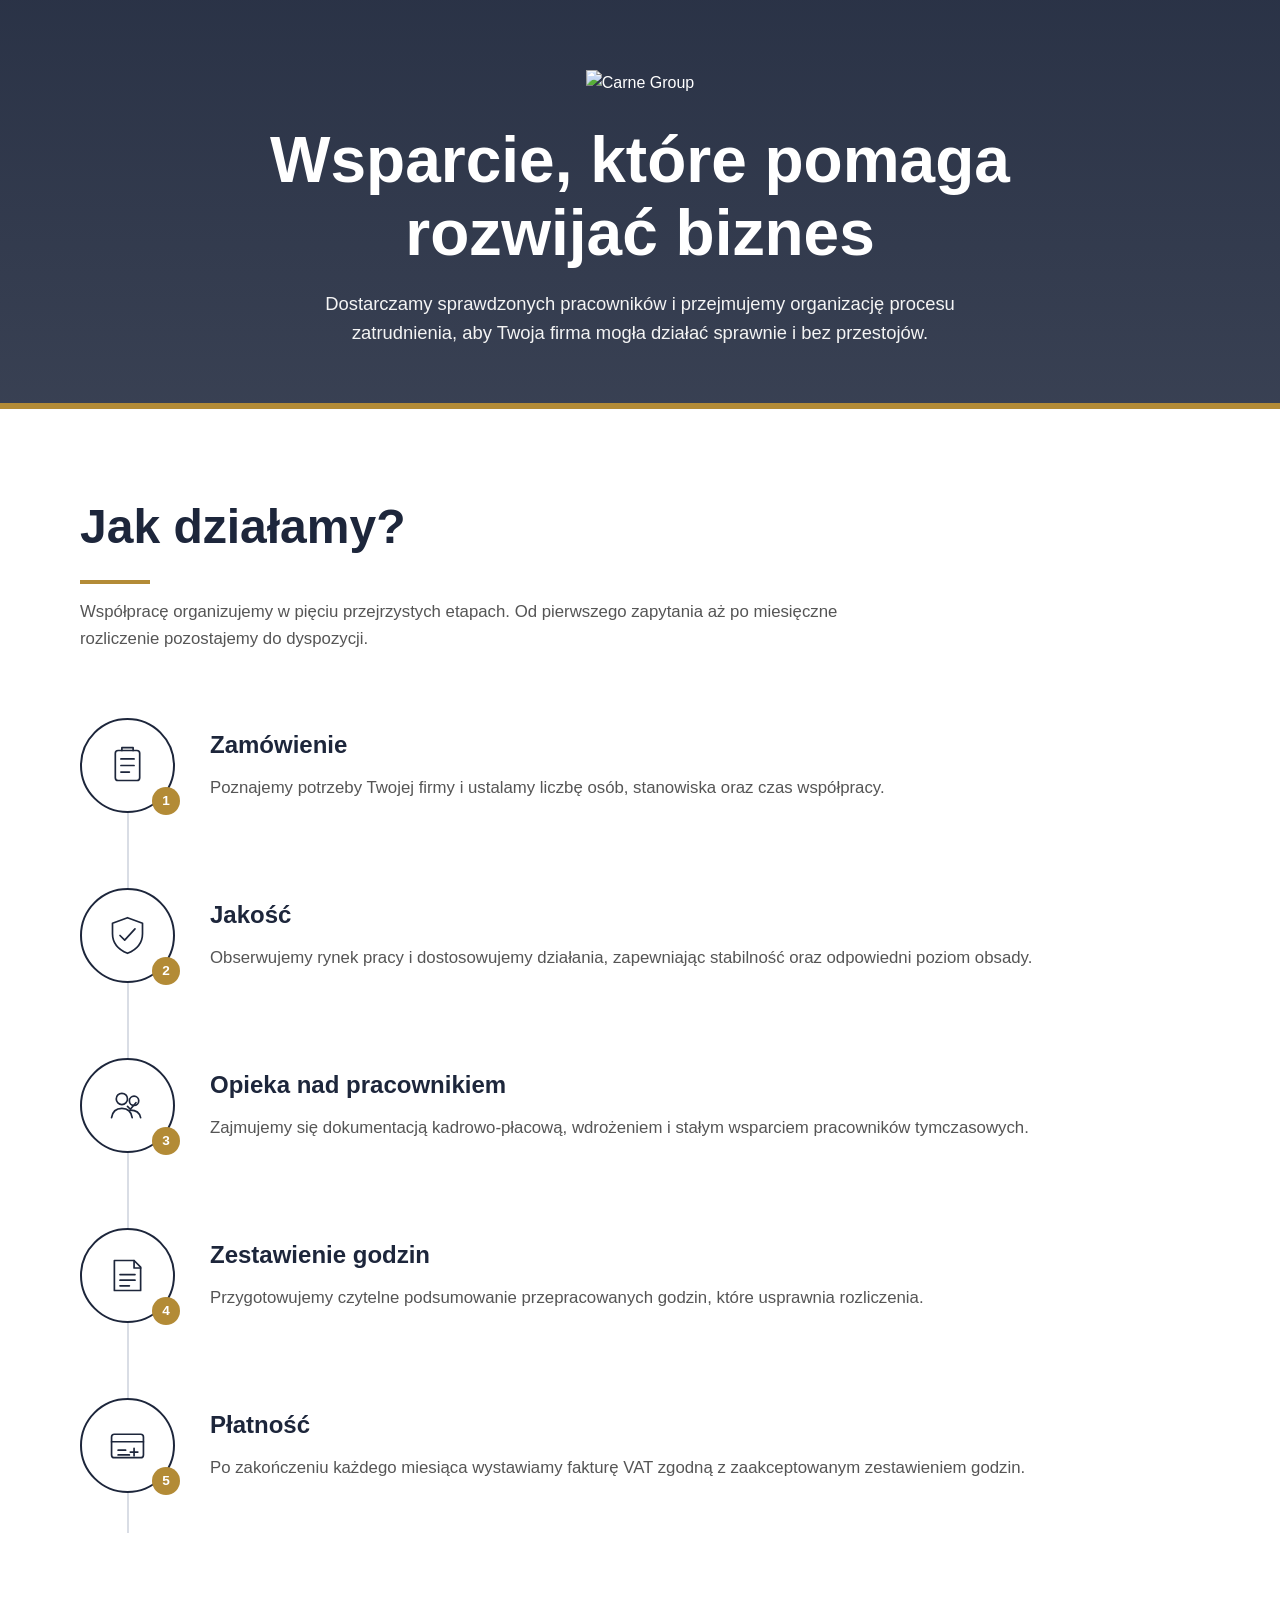
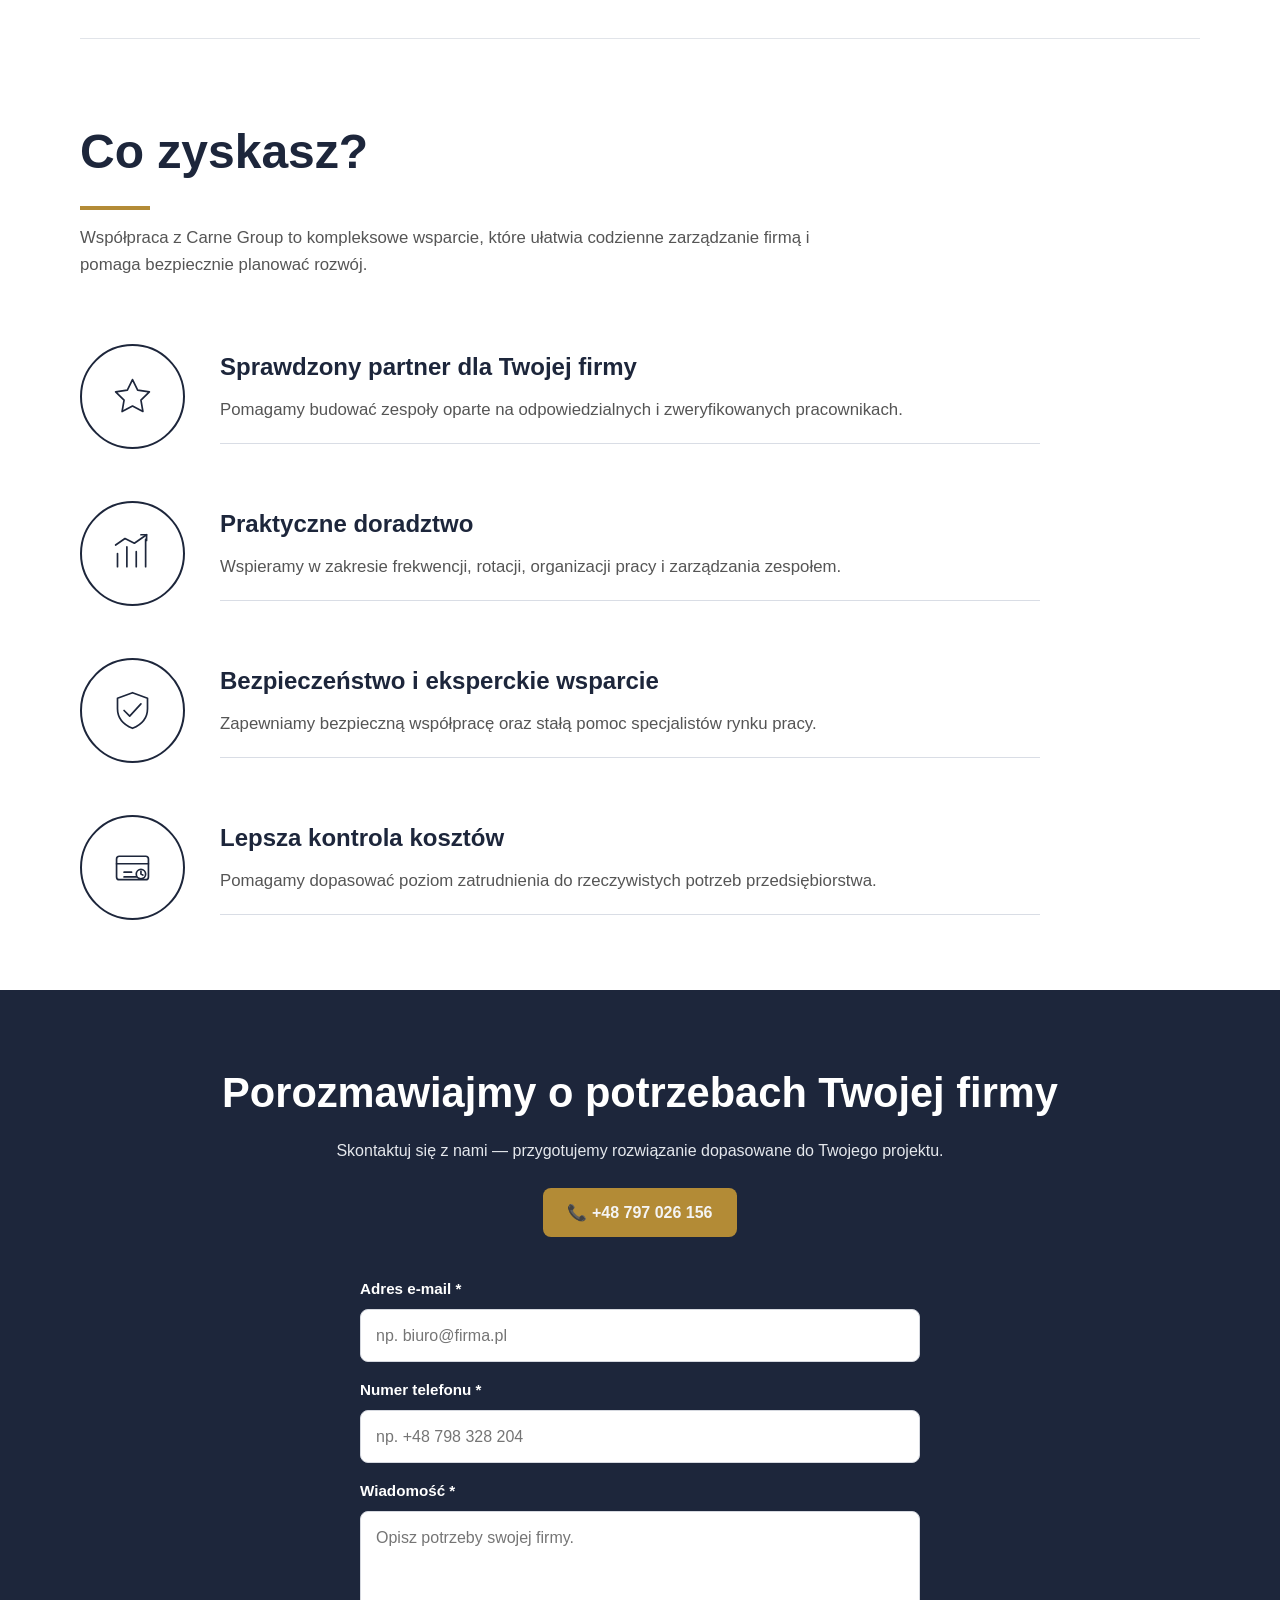
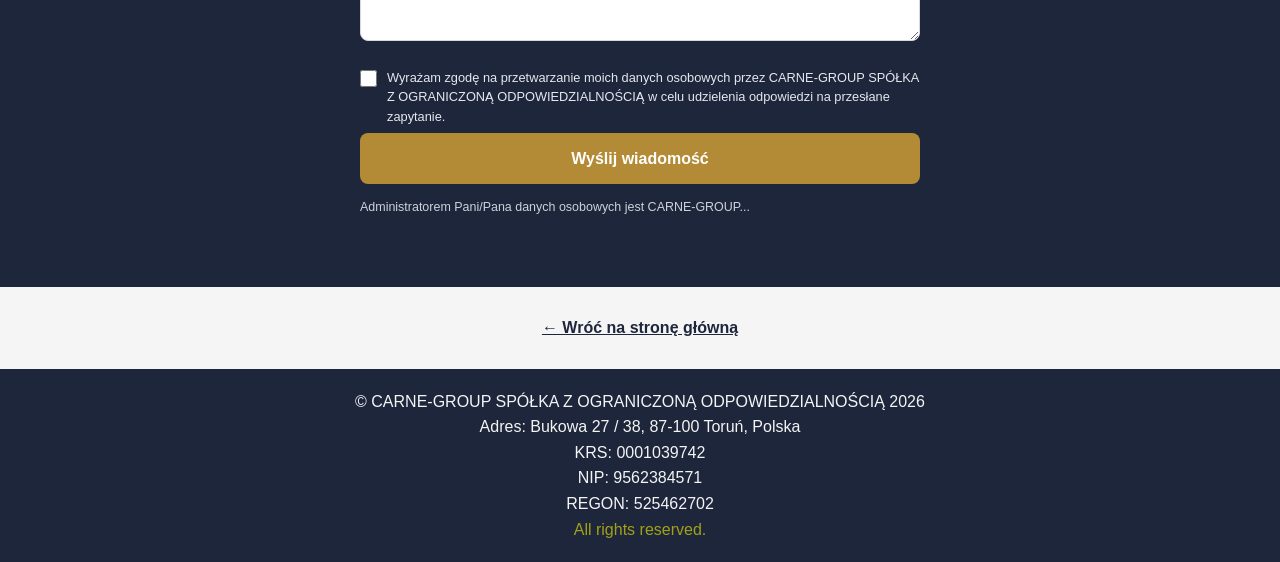
==== dla-pracodawcy.html @ 85cdc4dc "Add files via upload" ====
<!DOCTYPE html>
<html lang="pl">
<head>
    <meta charset="UTF-8">
    <meta name="viewport" content="width=device-width, initial-scale=1.0">
    <title>Dla Pracodawcy - Carne Group</title>
    <link rel="stylesheet" href="style.css">

    <style>
        .employer-page {
            --navy: #1d263b;
            --gold: #b38b36;
            background: #fff;
            color: #333;
        }

        .employer-header {
            min-height: 390px;
            display: flex;
            align-items: center;
            justify-content: center;
            padding: 70px 24px 55px;
            text-align: center;
            color: #fff;
            background: linear-gradient(rgba(29,38,59,.94), rgba(29,38,59,.88)),
                url("https://uploads.onecompiler.io/44y5fmx2z/44y5gkmrn/office.avif") center/cover;
            border-bottom: 6px solid var(--gold);
        }

        .employer-header-content {
            width: 100%;
            max-width: 900px;
        }

        .employer-logo {
            width: 180px;
            max-height: 90px;
            object-fit: contain;
            margin-bottom: 28px;
        }

        .employer-header h1 {
            margin-bottom: 18px;
            font-size: clamp(2.1rem, 5vw, 4rem);
            line-height: 1.15;
        }

        .employer-header p {
            max-width: 720px;
            margin: auto;
            color: #f4f4f4;
            font-size: 1.15rem;
        }

        .process,
        .benefits {
            width: min(1120px, calc(100% - 40px));
            margin: auto;
            padding: 80px 0 70px;
        }

        .process-intro,
        .benefits-intro {
            max-width: 760px;
            margin-bottom: 65px;
        }

        .process-intro h2,
        .benefits-intro h2 {
            margin-bottom: 15px;
            color: var(--navy);
            font-size: clamp(2rem, 4vw, 3rem);
        }

        .process-intro h2::after,
        .benefits-intro h2::after {
            content: "";
            display: block;
            width: 70px;
            height: 4px;
            margin-top: 15px;
            background: var(--gold);
        }

        .process-intro p,
        .benefits-intro p,
        .step-content p,
        .benefit-content p {
            color: #555;
            font-size: 1.05rem;
        }

        .process-list {
            position: relative;
        }

        .process-list::before {
            content: "";
            position: absolute;
            top: 35px;
            bottom: 35px;
            left: 47px;
            width: 2px;
            background: #d9dde5;
        }

        .process-step {
            position: relative;
            display: grid;
            grid-template-columns: 95px minmax(0, 1fr);
            gap: 35px;
            min-height: 170px;
            padding-bottom: 55px;
        }

        .process-step:last-child {
            padding-bottom: 0;
        }

        .step-icon,
        .benefit-icon {
            position: relative;
            z-index: 1;
            display: flex;
            align-items: center;
            justify-content: center;
            border: 2px solid var(--navy);
            border-radius: 50%;
            background: #fff;
        }

        .step-icon {
            width: 95px;
            height: 95px;
        }

        .step-icon svg,
        .benefit-icon svg {
            width: 45px;
            height: 45px;
            fill: none;
            stroke: var(--navy);
            stroke-width: 1.8;
            stroke-linecap: round;
            stroke-linejoin: round;
        }

        .step-number {
            position: absolute;
            right: -7px;
            bottom: -4px;
            display: grid;
            place-items: center;
            width: 28px;
            height: 28px;
            border-radius: 50%;
            background: var(--gold);
            color: #fff;
            font-size: .85rem;
            font-weight: 700;
        }

        .step-content {
            padding-top: 8px;
        }

        .step-content h3,
        .benefit-content h3 {
            margin-bottom: 10px;
            color: var(--navy);
            font-size: 1.5rem;
        }

        .benefits {
            padding-top: 75px;
            border-top: 1px solid #e1e4e9;
        }

        .benefits-list {
            display: flex;
            flex-direction: column;
            gap: 52px;
        }

        .benefit {
            display: grid;
            grid-template-columns: 105px minmax(0, 1fr);
            gap: 35px;
            align-items: center;
            max-width: 960px;
        }

        .benefit-icon {
            width: 105px;
            height: 105px;
        }

        .benefit-content {
            padding-bottom: 20px;
            border-bottom: 1px solid #d9dde5;
        }

        .employer-contact {
            padding: 70px 20px;
            text-align: center;
            color: #fff;
            background: var(--navy);
        }

        .employer-contact h2 {
            margin-bottom: 12px;
            font-size: clamp(1.8rem, 4vw, 2.6rem);
        }

        .employer-contact p {
            color: #e5e8ed;
        }

        .employer-contact .contact-btn {
            margin-top: 24px;
            background: var(--gold);
        }

        .employer-contact .contact-btn:hover {
            background: #fff;
            color: var(--navy);
        }

        .employer-contact .contact-form {
            max-width: 560px;
            margin: 28px auto 0;
            text-align: left;
        }

        .contact-form .form-group {
            margin-bottom: 16px;
        }

        .contact-form label {
            display: block;
            margin-bottom: 7px;
            color: #fff;
            font-weight: 700;
            font-size: .95rem;
        }

        .contact-form input,
        .contact-form textarea {
            width: 100%;
            padding: 13px 15px;
            border: 1px solid #d5d8df;
            border-radius: 8px;
            background: #fff;
            color: #333;
            font: inherit;
        }

        .contact-form input:focus,
        .contact-form textarea:focus {
            outline: none;
            border-color: var(--gold);
            box-shadow: 0 0 0 3px rgba(179,139,54,.25);
        }

        .contact-form textarea {
            min-height: 130px;
            resize: vertical;
        }

        .privacy-consent {
            display: flex !important;
            align-items: flex-start;
            gap: 10px;
            margin: 20px 0;
            color: #e5e8ed !important;
            font-size: .8rem !important;
            font-weight: 400 !important;
            line-height: 1.5;
        }

        .privacy-consent input {
            width: 17px;
            height: 17px;
            flex: 0 0 17px;
            margin-top: 2px;
            accent-color: var(--gold);
        }

        .privacy-note {
            margin-top: 14px;
            color: #cdd2db !important;
            font-size: .78rem !important;
            line-height: 1.5;
        }

        .privacy-note a {
            color: #fff;
            font-weight: 700;
        }

        .form-submit {
            width: 100%;
            padding: 13px 24px;
            border: 0;
            border-radius: 8px;
            background: var(--gold);
            color: #fff;
            font: inherit;
            font-weight: 700;
            cursor: pointer;
            transition: .3s ease;
        }

        .form-submit:hover {
            background: #fff;
            color: var(--navy);
            transform: translateY(-2px);
        }

        .employer-return {
            padding: 28px 20px;
            text-align: center;
            background: #f5f5f5;
        }

        .employer-return a {
            color: var(--navy);
            font-weight: 700;
        }

        @media (max-width: 600px) {
            .employer-header {
                min-height: 340px;
                padding-top: 50px;
            }

            .employer-logo {
                width: 145px;
                max-height: 70px;
            }

            .process,
            .benefits {
                width: calc(100% - 30px);
                padding: 55px 0;
            }

            .process-list::before {
                left: 29px;
            }

            .process-step {
                grid-template-columns: 60px minmax(0, 1fr);
                gap: 22px;
                padding-bottom: 42px;
            }

            .step-icon {
                width: 60px;
                height: 60px;
            }

            .step-icon svg {
                width: 30px;
                height: 30px;
            }

            .benefit {
                grid-template-columns: 65px minmax(0, 1fr);
                gap: 20px;
            }

            .benefit-icon {
                width: 65px;
                height: 65px;
            }

            .benefit-icon svg {
                width: 32px;
                height: 32px;
            }
        }
    </style>
</head>
<body class="employer-page">
    <header class="employer-header">
        <div class="employer-header-content">
            <img class="employer-logo" src="https://uploads.onecompiler.io/44y5fmx2z/1786643445134/images-removebg-preview.png" alt="Carne Group">
            <h1 data-i18n="employerHeroTitle">Wsparcie, które pomaga rozwijać biznes</h1>
            <p data-i18n="employerHeroDesc">Dostarczamy sprawdzonych pracowników i przejmujemy organizację procesu zatrudnienia, aby Twoja firma mogła działać sprawnie i bez przestojów.</p>
        </div>
    </header>

    <main>
        <section class="process" aria-labelledby="process-title">
            <div class="process-intro">
                <h2 id="process-title" data-i18n="employerProcessTitle">Jak działamy?</h2>
                <p data-i18n="employerProcessDesc">Współpracę organizujemy w pięciu przejrzystych etapach. Od pierwszego zapytania aż po miesięczne rozliczenie pozostajemy do dyspozycji.</p>
            </div>

            <div class="process-list">
                <article class="process-step">
                    <div class="step-icon" aria-hidden="true"><svg viewBox="0 0 48 48"><rect x="11" y="8" width="26" height="32" rx="3"/><path d="M18 8V5h12v3M17 17h14M17 24h14M17 31h9"/></svg><span class="step-number">1</span></div>
                    <div class="step-content">
                        <h3 data-i18n="step1Title">Zamówienie</h3>
                        <p data-i18n="step1Desc">Poznajemy potrzeby Twojej firmy i ustalamy liczbę osób, stanowiska oraz czas współpracy.</p>
                    </div>
                </article>

                <article class="process-step">
                    <div class="step-icon" aria-hidden="true"><svg viewBox="0 0 48 48"><path d="M24 5l16 6v11c0 10-6.5 17-16 21-9.5-4-16-11-16-21V11l16-6z"/><path d="M16 24l5 5 11-12"/></svg><span class="step-number">2</span></div>
                    <div class="step-content">
                        <h3 data-i18n="step2Title">Jakość</h3>
                        <p data-i18n="step2Desc">Obserwujemy rynek pracy i dostosowujemy działania, zapewniając stabilność oraz odpowiedni poziom obsady.</p>
                    </div>
                </article>

                <article class="process-step">
                    <div class="step-icon" aria-hidden="true"><svg viewBox="0 0 48 48"><circle cx="18" cy="17" r="6"/><circle cx="31" cy="19" r="5"/><path d="M7 37c1-7 5-10 11-10s10 3 11 10M27 29c6 0 10 3 11 8"/><path d="M24 25l3 3 6-7"/></svg><span class="step-number">3</span></div>
                    <div class="step-content">
                        <h3 data-i18n="step3Title">Opieka nad pracownikiem</h3>
                        <p data-i18n="step3Desc">Zajmujemy się dokumentacją kadrowo-płacową, wdrożeniem i stałym wsparciem pracowników tymczasowych.</p>
                    </div>
                </article>

                <article class="process-step">
                    <div class="step-icon" aria-hidden="true"><svg viewBox="0 0 48 48"><path d="M10 8h21l7 7v25H10z"/><path d="M31 8v8h7M16 23h16M16 29h16M16 35h10"/></svg><span class="step-number">4</span></div>
                    <div class="step-content">
                        <h3 data-i18n="step4Title">Zestawienie godzin</h3>
                        <p data-i18n="step4Desc">Przygotowujemy czytelne podsumowanie przepracowanych godzin, które usprawnia rozliczenia.</p>
                    </div>
                </article>

                <article class="process-step">
                    <div class="step-icon" aria-hidden="true"><svg viewBox="0 0 48 48"><rect x="7" y="12" width="34" height="25" rx="3"/><path d="M7 20h34M14 29h8M14 34h12M31 27v8M27 31h8"/></svg><span class="step-number">5</span></div>
                    <div class="step-content">
                        <h3 data-i18n="step5Title">Płatność</h3>
                        <p data-i18n="step5Desc">Po zakończeniu każdego miesiąca wystawiamy fakturę VAT zgodną z zaakceptowanym zestawieniem godzin.</p>
                    </div>
                </article>
            </div>
        </section>

        <section class="benefits" aria-labelledby="benefits-title">
            <div class="benefits-intro">
                <h2 id="benefits-title" data-i18n="employerBenefitsTitle">Co zyskasz?</h2>
                <p data-i18n="employerBenefitsDesc">Współpraca z Carne Group to kompleksowe wsparcie, które ułatwia codzienne zarządzanie firmą i pomaga bezpiecznie planować rozwój.</p>
            </div>

            <div class="benefits-list">
                <article class="benefit">
                    <div class="benefit-icon" aria-hidden="true"><svg viewBox="0 0 48 48"><path d="M24 6l5.5 11.2L42 19l-9 8.8 2.1 12.2L24 34.2 12.9 40 15 27.8 6 19l12.5-1.8L24 6z"/></svg></div>
                    <div class="benefit-content">
                        <h3 data-i18n="benefit1Title">Sprawdzony partner dla Twojej firmy</h3>
                        <p data-i18n="benefit1Desc">Pomagamy budować zespoły oparte na odpowiedzialnych i zweryfikowanych pracownikach.</p>
                    </div>
                </article>

                <article class="benefit">
                    <div class="benefit-icon" aria-hidden="true"><svg viewBox="0 0 48 48"><path d="M8 38V24M18 38V17M28 38V22M38 38V9"/><path d="M6 15l10-7 10 5 13-9"/><path d="M33 4h6v6"/></svg></div>
                    <div class="benefit-content">
                        <h3 data-i18n="benefit2Title">Praktyczne doradztwo</h3>
                        <p data-i18n="benefit2Desc">Wspieramy w zakresie frekwencji, rotacji, organizacji pracy i zarządzania zespołem.</p>
                    </div>
                </article>

                <article class="benefit">
                    <div class="benefit-icon" aria-hidden="true"><svg viewBox="0 0 48 48"><path d="M24 5l16 6v11c0 10-6.5 17-16 21-9.5-4-16-11-16-21V11l16-6z"/><path d="M15 24l6 6 12-13"/></svg></div>
                    <div class="benefit-content">
                        <h3 data-i18n="benefit3Title">Bezpieczeństwo i eksperckie wsparcie</h3>
                        <p data-i18n="benefit3Desc">Zapewniamy bezpieczną współpracę oraz stałą pomoc specjalistów rynku pracy.</p>
                    </div>
                </article>

                <article class="benefit">
                    <div class="benefit-icon" aria-hidden="true"><svg viewBox="0 0 48 48"><rect x="7" y="12" width="34" height="25" rx="3"/><path d="M7 20h34M15 29h8M15 34h13"/><circle cx="33" cy="31" r="5"/><path d="M33 28v3l2 1"/></svg></div>
                    <div class="benefit-content">
                        <h3 data-i18n="benefit4Title">Lepsza kontrola kosztów</h3>
                        <p data-i18n="benefit4Desc">Pomagamy dopasować poziom zatrudnienia do rzeczywistych potrzeb przedsiębiorstwa.</p>
                    </div>
                </article>
            </div>
        </section>

        <section class="employer-contact">
            <h2 data-i18n="employerContactTitle">Porozmawiajmy o potrzebach Twojej firmy</h2>
            <p data-i18n="employerContactDesc">Skontaktuj się z nami — przygotujemy rozwiązanie dopasowane do Twojego projektu.</p>
            <a href="tel:+48797026156" class="contact-btn">📞 +48 797 026 156</a>

            <form class="contact-form" action="https://formspree.io/f/xgawpyek" method="POST">
                <div class="form-group">
                    <label for="employer-email" data-i18n="emailLabel">Adres e-mail *</label>
                    <input id="employer-email" type="email" name="email" data-i18n="emailPlaceholderEmployer" placeholder="np. biuro@firma.pl" autocomplete="email" required>
                </div>
                <div class="form-group">
                    <label for="employer-phone" data-i18n="phoneLabel">Numer telefonu *</label>
                    <input id="employer-phone" type="tel" name="phone" data-i18n="phonePlaceholder" placeholder="np. +48 798 328 204" autocomplete="tel" required>
                </div>
                <div class="form-group">
                    <label for="employer-message" data-i18n="messageLabel">Wiadomość *</label>
                    <textarea id="employer-message" name="message" data-i18n="messagePlaceholderEmployer" placeholder="Opisz potrzeby swojej firmy." required></textarea>
                </div>
                <label class="privacy-consent">
                    <input type="checkbox" name="privacy_consent" value="accepted" required>
                    <span data-i18n="privacyConsent">Wyrażam zgodę na przetwarzanie moich danych osobowych przez CARNE-GROUP SPÓŁKA Z OGRANICZONĄ ODPOWIEDZIALNOŚCIĄ w celu udzielenia odpowiedzi na przesłane zapytanie.</span>
                </label>
                <button class="form-submit" type="submit" data-i18n="submitButton">Wyślij wiadomość</button>
                <p class="privacy-note" data-i18n="privacyNote">Administratorem Pani/Pana danych osobowych jest CARNE-GROUP...</p>
            </form>
        </section>

        <section class="employer-return">
            <a href="home.html" data-i18n="returnHome">← Wróć na stronę główną</a>
        </section>
    </main>

    <footer>
        <p data-i18n="copyright">&copy; CARNE-GROUP SPÓŁKA Z OGRANICZONĄ ODPOWIEDZIALNOŚCIĄ 2026</p>
        <p data-i18n="address">Adres: Bukowa 27 / 38, 87-100 Toruń, Polska</p>
        <p data-i18n="krs">KRS: 0001039742</p>
        <p data-i18n="nip">NIP: 9562384571</p>
        <p data-i18n="regon">REGON: 525462702</p>
        <p class="allright" data-i18n="allRights">All rights reserved.</p>
    </footer>
    <script src="script.js"></script>
</body>
</html>
---- style.css ----
:root {
    --primary-dark: #1d263b;
    --gold: #b38b36;
    --text-light: #f4f4f4;
}

* {
    box-sizing: border-box;
    margin: 0;
    padding: 0;
}

body {
    font-family: 'Segoe UI', Roboto, Helvetica, Arial, sans-serif;
    color: #333;
    line-height: 1.6;
    background-color: #f9f9f9;
}

.hero-background {
    position: fixed;
    inset: 0;
    height: 100vh;
    background: url('https://uploads.onecompiler.io/44y5fmx2z/44y5gkmrn/office.avif') center center/cover no-repeat;
    z-index: -1;
    transition: opacity 0.8s ease-in-out;
    filter: blur(3px);
}

body.scrolled .hero-background {
    opacity: 0;
}

.navbar {
    position: fixed;
    top: 0;
    left: 0;
    width: 100%;
    height: 400px;
    display: flex;
    justify-content: center;
    align-items: center;
    background-color: transparent;
    transition: background-color 0.5s ease, height 0.5s ease, box-shadow 0.5s ease;
    z-index: 100;
}

.logo-wrapper {
    position: absolute;
    left: 50%;
    top: 50%;
    transform: translate(-50%, -50%);
    width: 900px;
    height: 390px;
    display: flex;
    align-items: center;
    justify-content: center;
    overflow: hidden;
    transition: width 0.6s ease, height 0.6s ease, left 0.6s ease, top 0.6s ease, transform 0.6s ease;
}

.logo-img {
    display: block;
    width: 100%;
    height: 100%;
    max-width: 900px;
    max-height: 390px;
    object-fit: contain;
}

body.scrolled .navbar {
    background-color: var(--primary-dark);
    height: 70px;
    box-shadow: 0 4px 10px rgba(0, 0, 0, 0.2);
}

body.scrolled .logo-wrapper {
    left: 50%;
    top: 50%;
    transform: translate(-50%, -50%);
    width: 85px;
    height: 55px;
    justify-content: center;
}

body.scrolled .logo-img {
    width: auto;
    height: 55px;
    max-width: 85px;
    object-fit: contain;
}

.allright {
    color: rgb(161, 161, 23);
}

.employee-page .navbar {
    height: 70px;
    background-color: var(--primary-dark);
    box-shadow: 0 4px 10px rgba(0, 0, 0, 0.2);
}

.employee-page .logo-wrapper {
    left: 50%;
    top: 50%;
    transform: translate(-50%, -50%);
    width: 85px;
    height: 55px;
}

.employee-page .logo-img {
    width: auto;
    height: 55px;
    max-width: 85px;
}

.content {
    margin-top: 100vh;
    background-color: #fff;
    padding: 60px 20px;
    border-top-left-radius: 30px;
    border-top-right-radius: 30px;
    box-shadow: 0 -10px 30px rgba(0, 0, 0, 0.1);
}

.intro {
    margin-bottom: 40px;
}

.home-intro {
    position: relative;
    max-width: 1100px;
    margin: 0 auto 50px;
    padding: 55px 45px;
    overflow: hidden;
    text-align: center;
    color: #fff;
    border-radius: 20px;
    background:
        linear-gradient(135deg, rgba(29, 38, 59, 0.96), rgba(29, 38, 59, 0.78)),
        url('https://uploads.onecompiler.io/44y5fmx2z/44y5gkmrn/office.avif') center/cover;
    box-shadow: 0 12px 30px rgba(29, 38, 59, 0.3);
    border-bottom: 5px solid var(--gold);
}

.home-intro::before {
    content: "";
    position: absolute;
    width: 180px;
    height: 180px;
    top: -90px;
    right: -50px;
    border: 2px solid rgba(179, 139, 54, 0.6);
    border-radius: 50%;
}

.home-intro h1 {
    position: relative;
    margin-bottom: 18px;
    color: #fff;
    font-size: clamp(2rem, 4vw, 3.2rem);
    line-height: 1.2;
}

.home-intro p {
    position: relative;
    max-width: 800px;
    margin: 0 auto;
    font-size: 1.15rem;
    color: #f4f4f4;
}

.employee-page .content {
    margin-top: 70px;
    min-height: calc(100vh - 70px);
    border-radius: 0;
    box-shadow: none;
}

.card {
    background: #f4f4f4;
    padding: 30px;
    border-radius: 12px;
    box-shadow: 0 5px 15px rgba(0, 0, 0, 0.05);
    border-left: 5px solid var(--gold);
    transition: transform 0.3s ease;
}

.card:hover {
    transform: translateY(-5px);
}

.employee-content {
    display: flex;
    flex-direction: column;
    gap: 30px;
    max-width: 1250px;
    margin-left: auto;
    margin-right: auto;
}

.employee-title {
    text-align: center;
    background-color: var(--primary-dark);
    color: var(--text-light);
}

.employee-title h1 {
    margin-bottom: 10px;
}

.intro-box h2,
.info-card h3,
.cta-section h2 {
    color: var(--primary-dark);
    margin-bottom: 15px;
}

.employee-title h1,
.cta-section h2 {
    color: var(--text-light);
}

.intro-box p + p {
    margin-top: 8px;
}

.info-grid {
    display: grid;
    grid-template-columns: repeat(2, minmax(0, 1fr));
    gap: 30px;
}

.info-card p {
    margin-bottom: 10px;
}

.info-card ul {
    padding-left: 22px;
}

.info-card li + li {
    margin-top: 8px;
}

.info-card.highlight {
    border-left-color: var(--gold);
}

.info-heading {
    display: flex;
    align-items: center;
    gap: 12px;
}

.heading-image {
    width: 48px;
    height: 48px;
    flex: 0 0 48px;
    object-fit: cover;
    border-radius: 50%;
    border: 3px solid rgba(179, 139, 54, 0.35);
    box-shadow: 0 3px 8px rgba(0, 0, 0, 0.18);
}

.cta-section {
    text-align: center;
    background-color: #eee8d8;
}

.contact-btn {
    display: inline-block;
    margin: 20px 0 12px;
    padding: 12px 24px;
    border-radius: 8px;
    background-color: var(--primary-dark);
    color: var(--text-light);
    text-decoration: none;
    font-weight: 700;
    transition: background-color 0.3s ease, color 0.3s ease, transform 0.3s ease, box-shadow 0.3s ease;
}

.contact-btn:hover {
    background-color: var(--gold);
    color: #fff;
    transform: scale(1.06);
    box-shadow: 0 5px 15px rgba(179, 139, 54, 0.4);
}

.home-contact {
    max-width: 700px;
    margin: 50px auto 0;
    text-align: center;
    background: linear-gradient(135deg, #eee8d8, #f8f4e9);
    border-left-color: var(--primary-dark);
}

.home-contact h2 {
    color: var(--primary-dark);
}

.return-section {
    text-align: center;
}

.return-section a {
    display: inline-block;
    margin-top: 12px;
    color: var(--primary-dark);
    font-weight: 700;
}

.services {
    display: grid;
    grid-template-columns: repeat(3, minmax(0, 1fr));
    gap: 30px;
    width: 100%;
    max-width: 1200px;
    margin: 0 auto;
}

.services .card {
    width: 100%;
    min-width: 0;
}

a.card {
    text-decoration: none;
    color: inherit;
    display: block;
    cursor: pointer;
}

.card h2 {
    color: var(--primary-dark);
    margin-bottom: 15px;
}

.spacer {
    height: 800px;
}

footer {
    background-color: var(--primary-dark);
    color: var(--text-light);
    text-align: center;
    padding: 20px;
}

.home-contact,
.employee-page .cta-section,
.about-contact {
    background: var(--primary-dark) !important;
    border-left: 5px solid var(--gold) !important;
    color: #fff !important;
}

.home-contact h2,
.employee-page .cta-section h2,
.about-contact h2 {
    color: #fff !important;
}

.home-contact > p,
.employee-page .cta-section > p,
.about-contact > p {
    color: #e5e8ed !important;
}

.home-contact .contact-btn,
.employee-page .cta-section .contact-btn,
.about-contact .contact-btn {
    background: var(--gold) !important;
    color: #fff !important;
}

.home-contact .contact-btn:hover,
.employee-page .cta-section .contact-btn:hover,
.about-contact .contact-btn:hover {
    background: #fff !important;
    color: var(--primary-dark) !important;
}

.home-contact .contact-form label,
.employee-page .cta-section .contact-form label,
.about-contact .contact-form label {
    color: #fff !important;
}

.home-contact .privacy-consent,
.employee-page .cta-section .privacy-consent,
.about-contact .privacy-consent {
    color: #e5e8ed !important;
}

.home-contact .privacy-note,
.employee-page .cta-section .privacy-note,
.about-contact .privacy-note {
    color: #cdd2db !important;
}

.home-contact .privacy-note a,
.employee-page .cta-section .privacy-note a,
.about-contact .privacy-note a {
    color: #fff !important;
}

.home-contact .form-submit,
.employee-page .cta-section .form-submit,
.about-contact .form-submit {
    background: var(--gold) !important;
    color: #fff !important;
}

.home-contact .form-submit:hover,
.employee-page .cta-section .form-submit:hover,
.about-contact .form-submit:hover {
    background: #fff !important;
    color: var(--primary-dark) !important;
}

@media (max-width: 900px) {
    .navbar {
        height: 320px;
    }

    .logo-wrapper {
        width: 95vw;
        height: 310px;
    }

    .logo-img {
        max-width: 95vw;
        max-height: 310px;
    }

    .services {
        grid-template-columns: repeat(2, minmax(0, 1fr));
    }

    .info-grid {
        grid-template-columns: 1fr;
    }
}

@media (max-width: 600px) {
    .navbar {
        height: 240px;
    }

    .logo-wrapper {
        width: 100%;
        height: 230px;
    }

    .logo-img {
        width: 100%;
        max-width: 100%;
        max-height: 230px;
    }

    .employee-page .navbar {
        height: 70px;
    }

    .employee-page .logo-wrapper {
        width: 85px;
        height: 55px;
    }

    .employee-page .logo-img {
        width: auto;
        height: 55px;
        max-width: 85px;
    }

    .services {
        grid-template-columns: 1fr;
    }

    .employee-content {
        padding: 30px 15px;
        gap: 20px;
    }

    .card {
        padding: 22px;
    }

    .employee-title h1 {
        font-size: 1.8rem;
    }

    .intro {
        margin-bottom: 30px;
    }

    .home-intro {
        padding: 38px 22px;
        margin-bottom: 35px;
    }

    .home-intro p {
        font-size: 1rem;
    }

    .heading-image {
        width: 42px;
        height: 42px;
        flex-basis: 42px;
    }

    .info-heading {
        gap: 10px;
    }
}
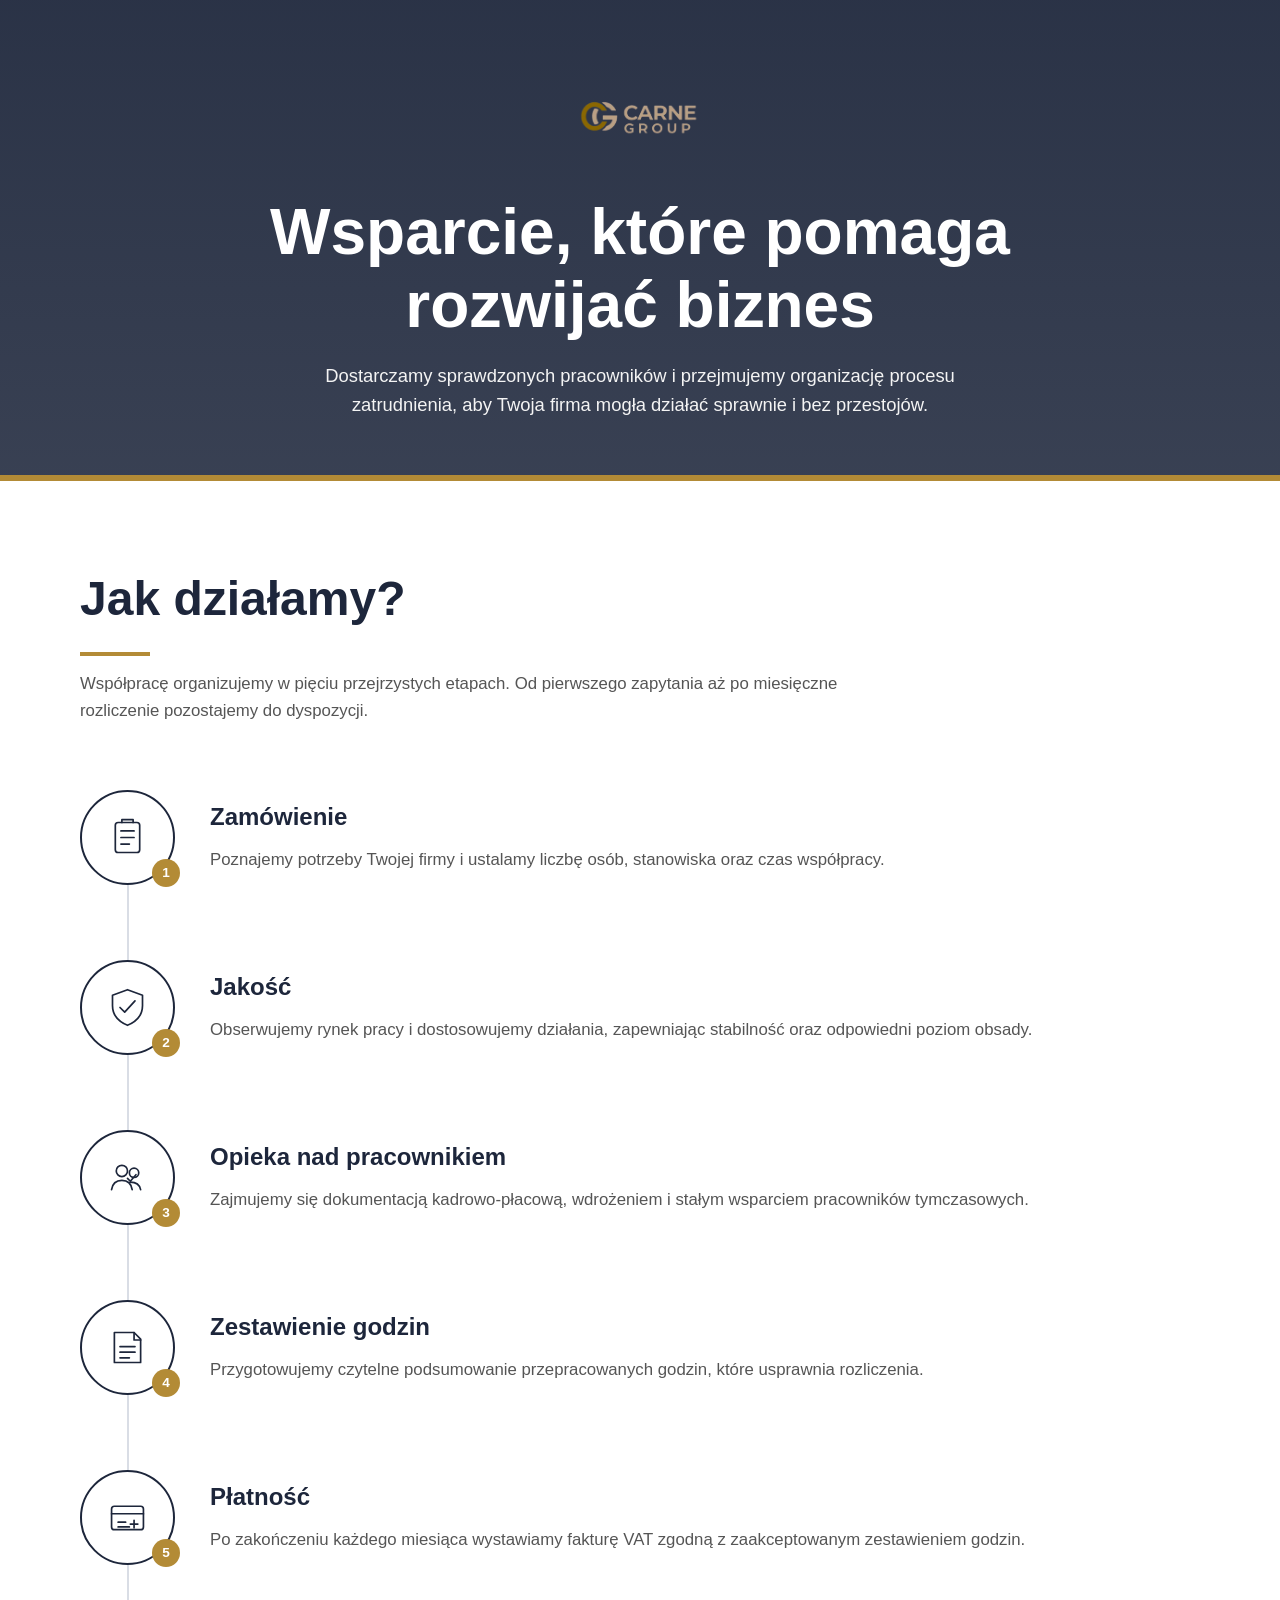
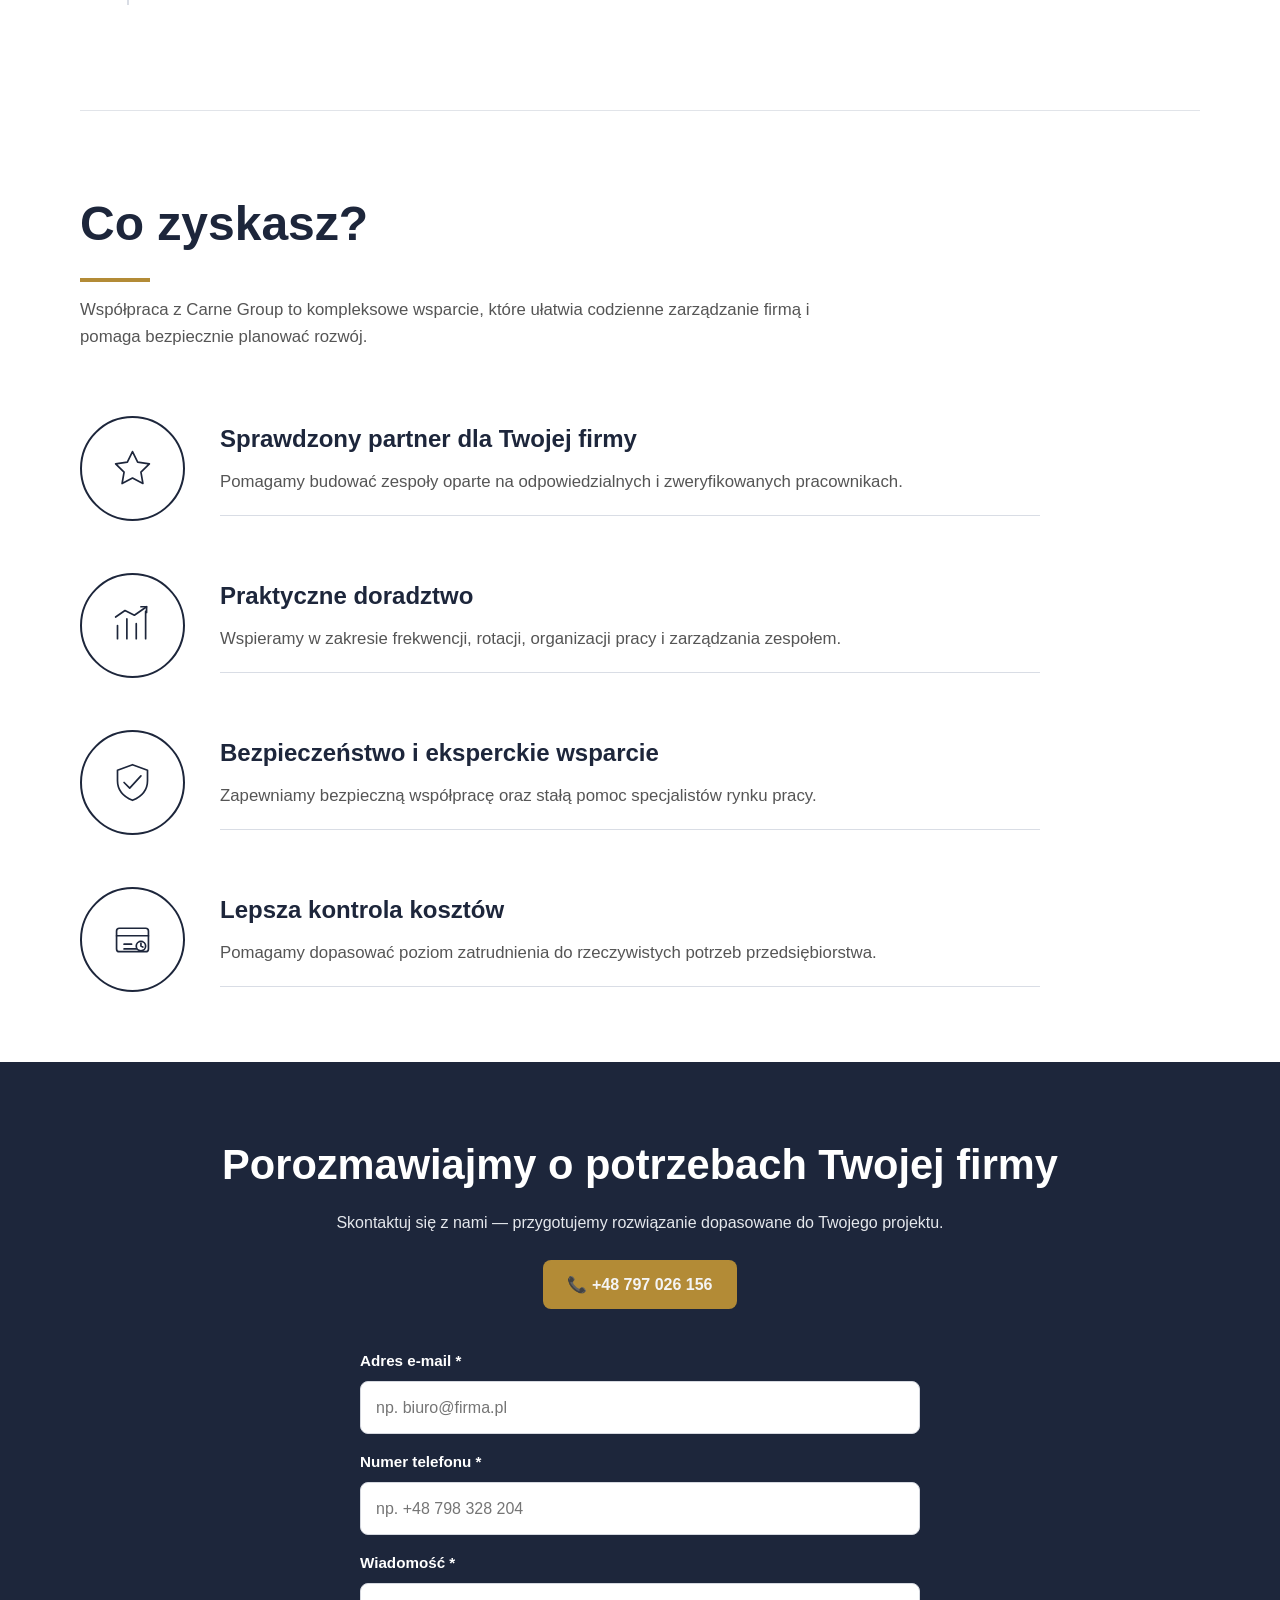
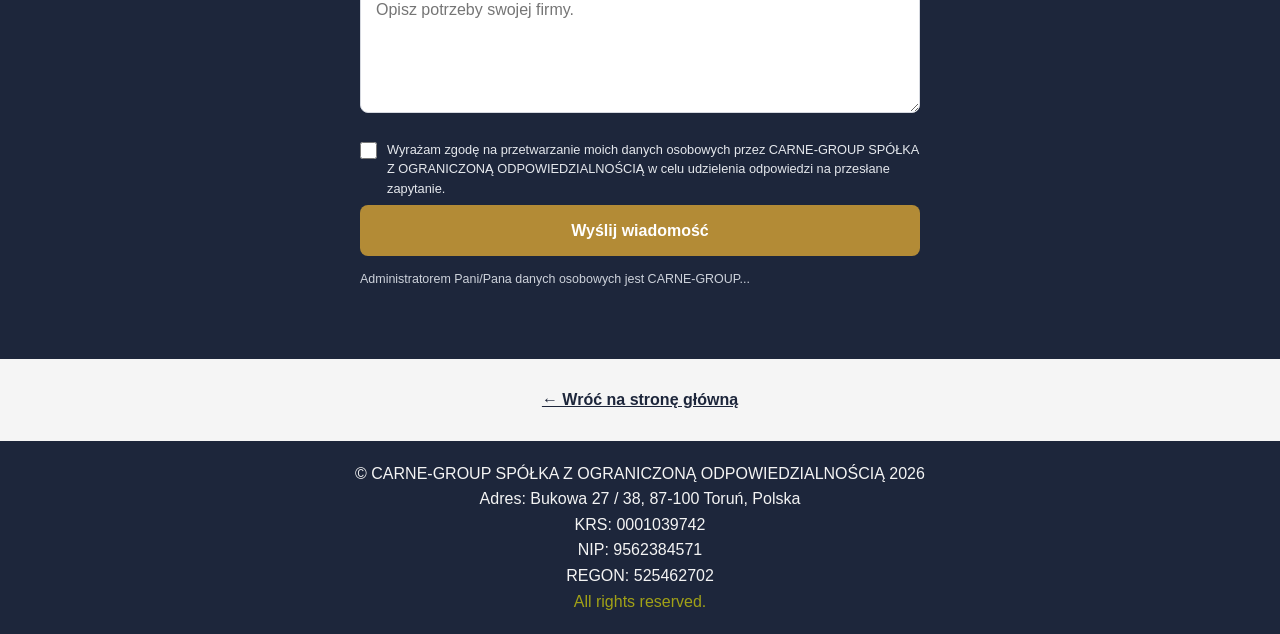
==== commit 0ac4efa7: "Update employer logo source in HTML file" ====
--- a/dla-pracodawcy.html
+++ b/dla-pracodawcy.html
@@ -385,7 +385,7 @@
 <body class="employer-page">
     <header class="employer-header">
         <div class="employer-header-content">
-            <img class="employer-logo" src="https://uploads.onecompiler.io/44y5fmx2z/1786643445134/images-removebg-preview.png" alt="Carne Group">
+            <img class="employer-logo" src="carnelogo.png" alt="Carne Group">
             <h1 data-i18n="employerHeroTitle">Wsparcie, które pomaga rozwijać biznes</h1>
             <p data-i18n="employerHeroDesc">Dostarczamy sprawdzonych pracowników i przejmujemy organizację procesu zatrudnienia, aby Twoja firma mogła działać sprawnie i bez przestojów.</p>
         </div>
@@ -524,4 +524,4 @@
     </footer>
     <script src="script.js"></script>
 </body>
-</html>+</html>
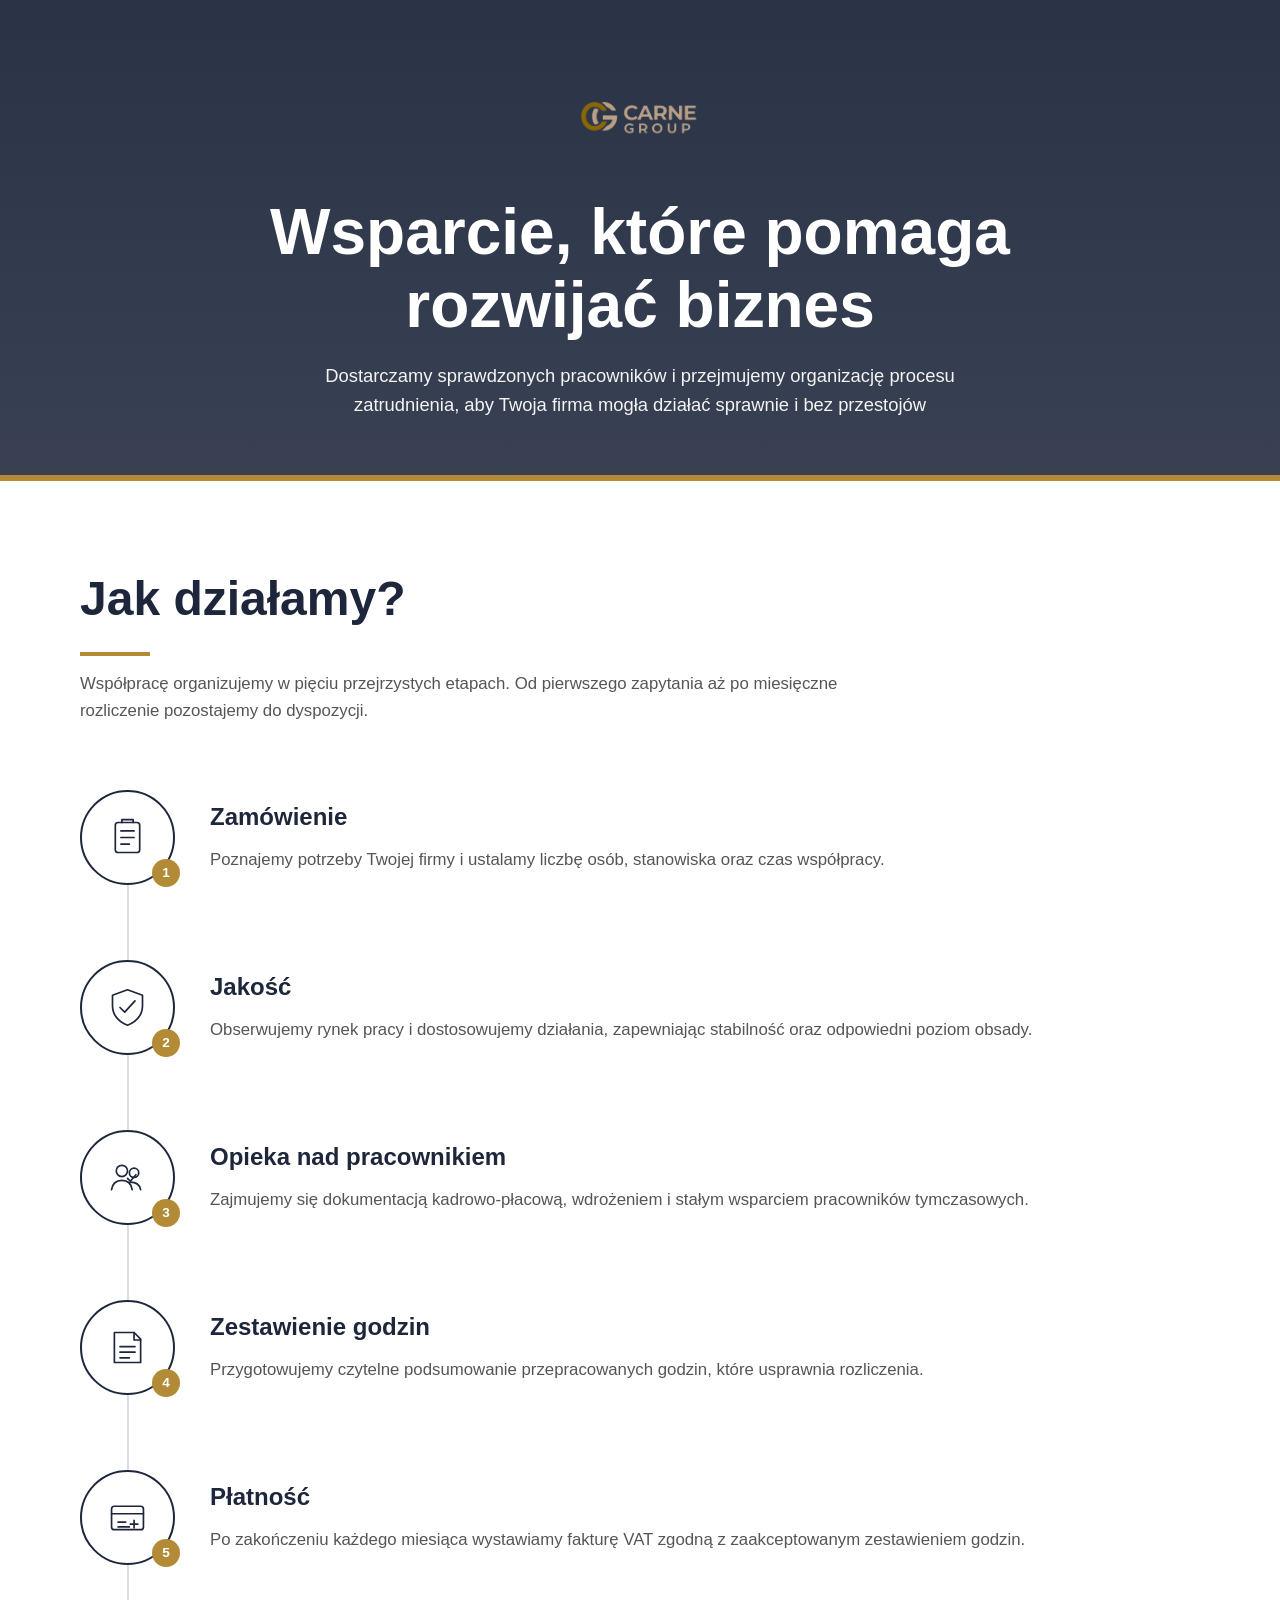
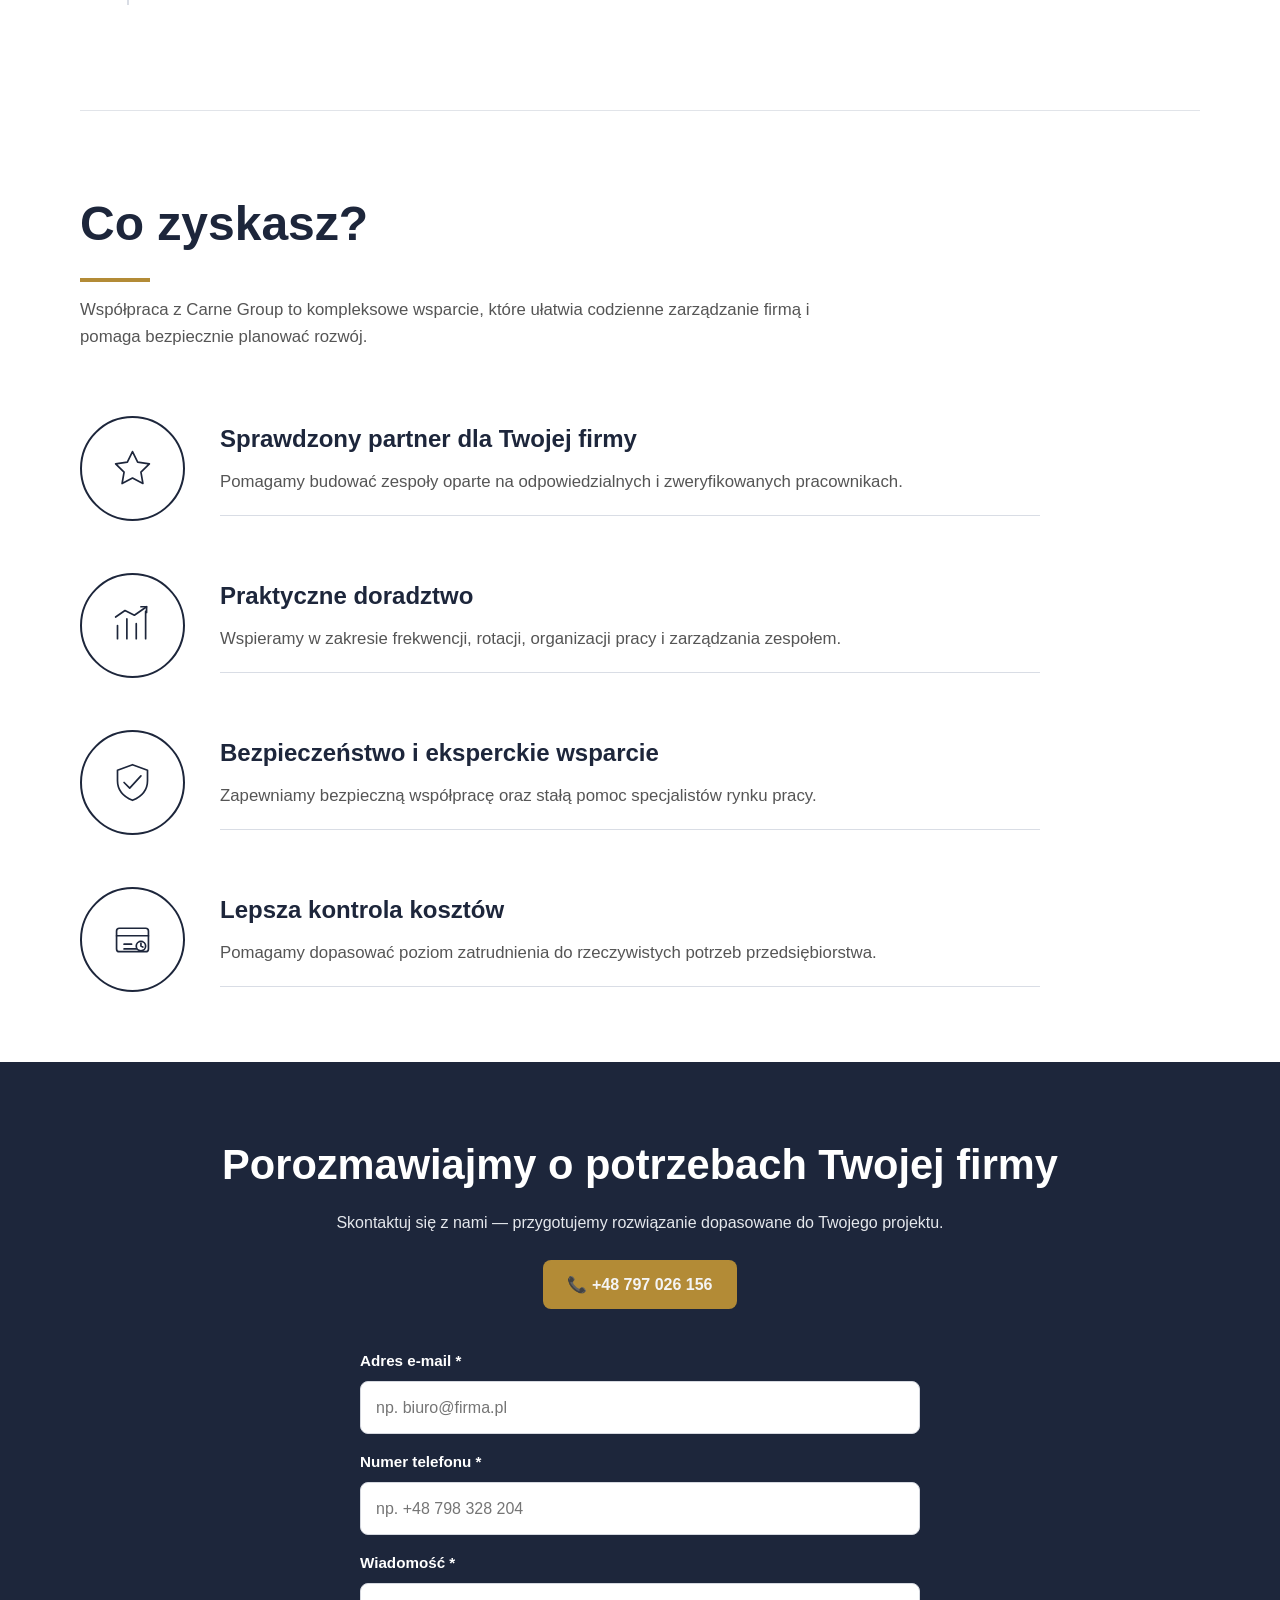
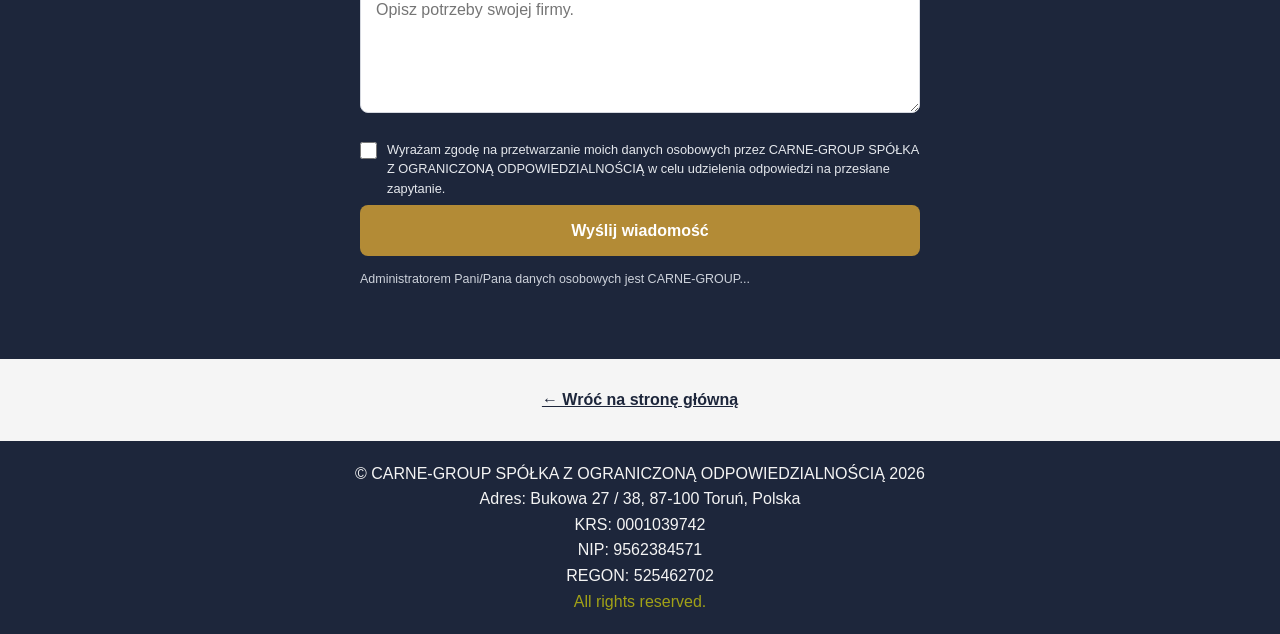
==== commit 5019eba2: "Update dla-pracodawcy.html" ====
--- a/dla-pracodawcy.html
+++ b/dla-pracodawcy.html
@@ -23,7 +23,7 @@
             text-align: center;
             color: #fff;
             background: linear-gradient(rgba(29,38,59,.94), rgba(29,38,59,.88)),
-                url("https://uploads.onecompiler.io/44y5fmx2z/44y5gkmrn/office.avif") center/cover;
+                url("biuro.jpg") center/cover;
             border-bottom: 6px solid var(--gold);
         }
 
@@ -387,7 +387,7 @@
         <div class="employer-header-content">
             <img class="employer-logo" src="carnelogo.png" alt="Carne Group">
             <h1 data-i18n="employerHeroTitle">Wsparcie, które pomaga rozwijać biznes</h1>
-            <p data-i18n="employerHeroDesc">Dostarczamy sprawdzonych pracowników i przejmujemy organizację procesu zatrudnienia, aby Twoja firma mogła działać sprawnie i bez przestojów.</p>
+            <p data-i18n="employerHeroDesc">Dostarczamy sprawdzonych pracowników i przejmujemy organizację procesu zatrudnienia, aby Twoja firma mogła działać sprawnie i bez przestojów</p>
         </div>
     </header>
 
--- a/style.css
+++ b/style.css
@@ -21,7 +21,7 @@
     position: fixed;
     inset: 0;
     height: 100vh;
-    background: url('https://uploads.onecompiler.io/44y5fmx2z/44y5gkmrn/office.avif') center center/cover no-repeat;
+    background: url('biuro.jpg') center center/cover no-repeat;
     z-index: -1;
     transition: opacity 0.8s ease-in-out;
     filter: blur(3px);
@@ -513,4 +513,4 @@
     .info-heading {
         gap: 10px;
     }
-}+}
